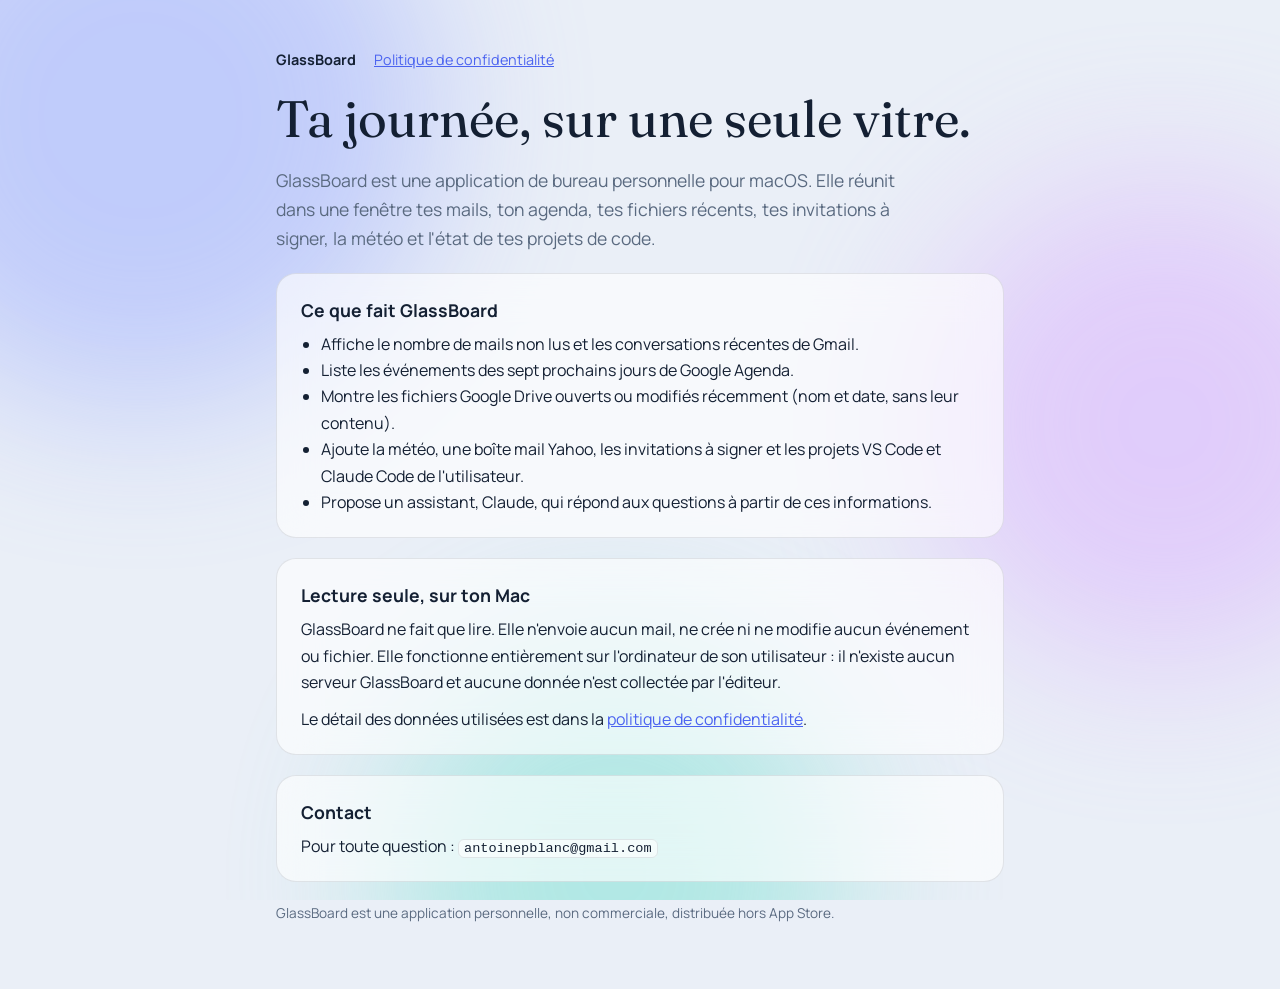
==== index.html @ dbe47634 "Pages d'accueil et de confidentialité de GlassBoard Co-Authored-By: Claude Opus 5.5 <noreply@anthrop" ====
<!doctype html>
<html lang="fr">
<head>
<meta charset="utf-8">
<meta name="viewport" content="width=device-width, initial-scale=1">
<title>GlassBoard</title>
<meta name="description" content="GlassBoard, tableau de bord personnel pour macOS : mails, agenda, Drive, signatures, météo et projets réunis en une fenêtre.">
<link rel="preconnect" href="https://fonts.googleapis.com">
<link rel="preconnect" href="https://fonts.gstatic.com" crossorigin>
<link rel="stylesheet" href="https://fonts.googleapis.com/css2?family=Fraunces:opsz,wght@9..144,400&family=Manrope:wght@400;600&display=swap">
<link rel="stylesheet" href="style.css">
</head>
<body>
<div class="blobs" aria-hidden="true"><span></span><span></span><span></span></div>
<main>
  <nav><strong>GlassBoard</strong><a href="privacy.html">Politique de confidentialité</a></nav>

  <h1>Ta journée, sur une seule vitre.</h1>
  <p class="lead">GlassBoard est une application de bureau personnelle pour macOS. Elle réunit dans une fenêtre tes mails, ton agenda, tes fichiers récents, tes invitations à signer, la météo et l'état de tes projets de code.</p>

  <section class="card">
    <h2>Ce que fait GlassBoard</h2>
    <ul>
      <li>Affiche le nombre de mails non lus et les conversations récentes de Gmail.</li>
      <li>Liste les événements des sept prochains jours de Google Agenda.</li>
      <li>Montre les fichiers Google Drive ouverts ou modifiés récemment (nom et date, sans leur contenu).</li>
      <li>Ajoute la météo, une boîte mail Yahoo, les invitations à signer et les projets VS Code et Claude Code de l'utilisateur.</li>
      <li>Propose un assistant, Claude, qui répond aux questions à partir de ces informations.</li>
    </ul>
  </section>

  <section class="card">
    <h2>Lecture seule, sur ton Mac</h2>
    <p>GlassBoard ne fait que lire. Elle n'envoie aucun mail, ne crée ni ne modifie aucun événement ou fichier. Elle fonctionne entièrement sur l'ordinateur de son utilisateur : il n'existe aucun serveur GlassBoard et aucune donnée n'est collectée par l'éditeur.</p>
    <p>Le détail des données utilisées est dans la <a href="privacy.html">politique de confidentialité</a>.</p>
  </section>

  <section class="card">
    <h2>Contact</h2>
    <p>Pour toute question : <code>antoinepblanc@gmail.com</code></p>
  </section>

  <footer>GlassBoard est une application personnelle, non commerciale, distribuée hors App Store.</footer>
</main>
</body>
</html>
---- style.css ----
:root {
  --bg: #eaeff7; --fg: #142033; --muted: #5a6a80; --glass: rgba(255, 255, 255, .62);
  --edge: rgba(20, 32, 51, .1); --accent: #4b63f0;
  --blob-a: #8fa2ff; --blob-b: #d6a4ff; --blob-c: #6fe0cf;
}
@media (prefers-color-scheme: dark) {
  :root { --bg: #0a0f1d; --fg: #e8eefc; --muted: #94a2bd; --glass: rgba(24, 33, 58, .6); --edge: rgba(255, 255, 255, .1); --accent: #8fa2ff; --blob-a: #3b4fd8; --blob-b: #7a3fc4; --blob-c: #138f86; color-scheme: dark; }
}
* { box-sizing: border-box; }
body { margin: 0; background: var(--bg); color: var(--fg); font: 16px/1.65 "Manrope", system-ui, sans-serif; }
.blobs { position: fixed; inset: 0; z-index: -1; overflow: hidden; pointer-events: none; }
.blobs span { position: absolute; border-radius: 50%; filter: blur(80px); opacity: .45; }
.blobs span:nth-child(1) { width: 46vmax; height: 46vmax; left: -12vmax; top: -14vmax; background: var(--blob-a); }
.blobs span:nth-child(2) { width: 38vmax; height: 38vmax; right: -10vmax; top: 20vh; background: var(--blob-b); }
.blobs span:nth-child(3) { width: 36vmax; height: 36vmax; left: 30vw; bottom: -16vmax; background: var(--blob-c); }
main { max-width: 760px; margin: 0 auto; padding: 48px max(16px, env(safe-area-inset-left)) 64px; display: grid; gap: 20px; }
nav { display: flex; gap: 18px; font-size: .9rem; }
a { color: var(--accent); }
h1 { margin: 0; font: 400 clamp(2.2rem, 6vw, 3.2rem)/1.05 "Fraunces", Georgia, serif; text-wrap: balance; }
h2 { margin: 0 0 6px; font-size: 1.1rem; }
.lead { margin: 0; font-size: 1.1rem; color: var(--muted); max-width: 60ch; }
.card { padding: 22px 24px; border-radius: 20px; background: var(--glass); border: 1px solid var(--edge); -webkit-backdrop-filter: blur(20px); backdrop-filter: blur(20px); }
.card p, .card ul { margin: 0 0 10px; } .card > :last-child { margin-bottom: 0; }
ul { padding-left: 20px; }
code { font: .85em ui-monospace, Menlo, monospace; padding: 1px 5px; border-radius: 6px; background: var(--glass); border: 1px solid var(--edge); overflow-wrap: anywhere; }
.meta { font-size: .85rem; color: var(--muted); }
footer { font-size: .85rem; color: var(--muted); }
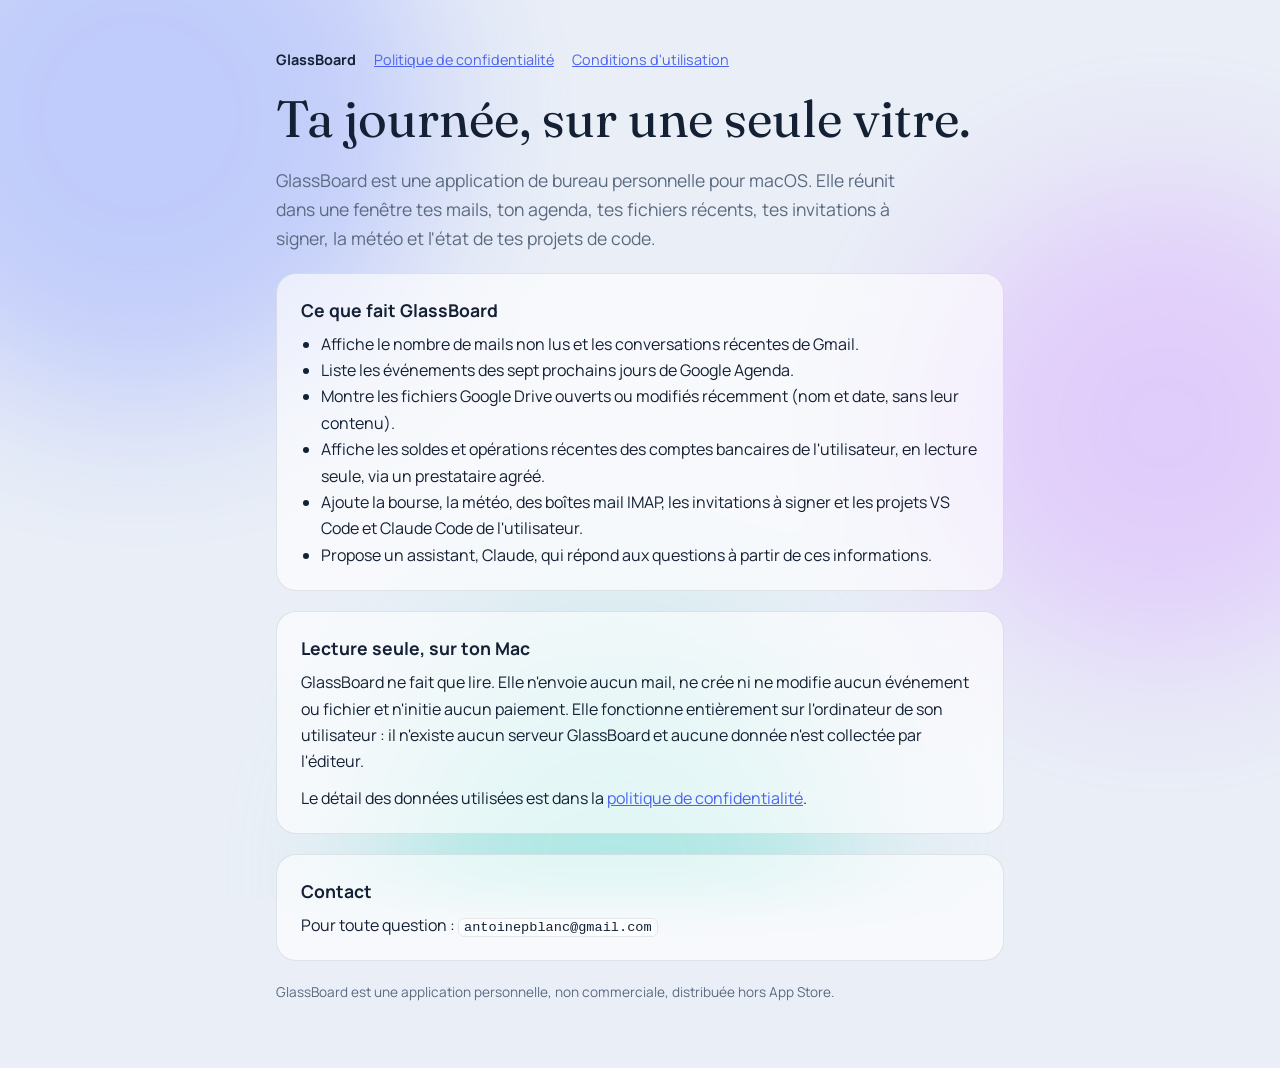
==== commit f5d6b690: "Conditions d'utilisation et données bancaires dans la politique de confidentialité Co-Authored-By: C" ====
--- a/index.html
+++ b/index.html
@@ -13,7 +13,7 @@
 <body>
 <div class="blobs" aria-hidden="true"><span></span><span></span><span></span></div>
 <main>
-  <nav><strong>GlassBoard</strong><a href="privacy.html">Politique de confidentialité</a></nav>
+  <nav><strong>GlassBoard</strong><a href="privacy.html">Politique de confidentialité</a><a href="terms.html">Conditions d'utilisation</a></nav>
 
   <h1>Ta journée, sur une seule vitre.</h1>
   <p class="lead">GlassBoard est une application de bureau personnelle pour macOS. Elle réunit dans une fenêtre tes mails, ton agenda, tes fichiers récents, tes invitations à signer, la météo et l'état de tes projets de code.</p>
@@ -24,14 +24,15 @@
       <li>Affiche le nombre de mails non lus et les conversations récentes de Gmail.</li>
       <li>Liste les événements des sept prochains jours de Google Agenda.</li>
       <li>Montre les fichiers Google Drive ouverts ou modifiés récemment (nom et date, sans leur contenu).</li>
-      <li>Ajoute la météo, une boîte mail Yahoo, les invitations à signer et les projets VS Code et Claude Code de l'utilisateur.</li>
+      <li>Affiche les soldes et opérations récentes des comptes bancaires de l'utilisateur, en lecture seule, via un prestataire agréé.</li>
+      <li>Ajoute la bourse, la météo, des boîtes mail IMAP, les invitations à signer et les projets VS Code et Claude Code de l'utilisateur.</li>
       <li>Propose un assistant, Claude, qui répond aux questions à partir de ces informations.</li>
     </ul>
   </section>
 
   <section class="card">
     <h2>Lecture seule, sur ton Mac</h2>
-    <p>GlassBoard ne fait que lire. Elle n'envoie aucun mail, ne crée ni ne modifie aucun événement ou fichier. Elle fonctionne entièrement sur l'ordinateur de son utilisateur : il n'existe aucun serveur GlassBoard et aucune donnée n'est collectée par l'éditeur.</p>
+    <p>GlassBoard ne fait que lire. Elle n'envoie aucun mail, ne crée ni ne modifie aucun événement ou fichier et n'initie aucun paiement. Elle fonctionne entièrement sur l'ordinateur de son utilisateur : il n'existe aucun serveur GlassBoard et aucune donnée n'est collectée par l'éditeur.</p>
     <p>Le détail des données utilisées est dans la <a href="privacy.html">politique de confidentialité</a>.</p>
   </section>
 
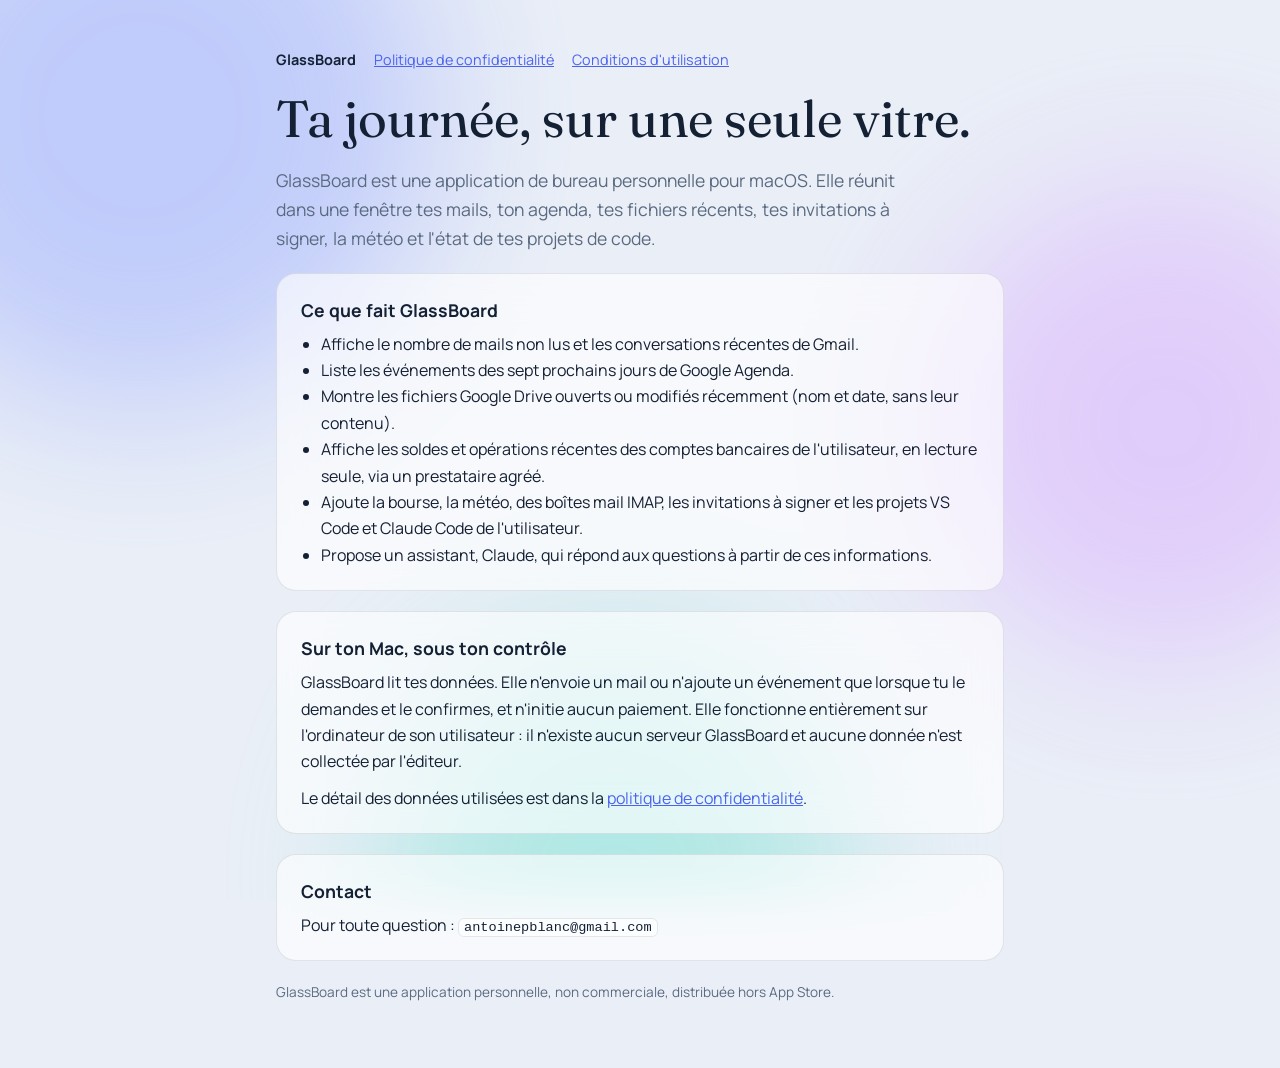
==== commit c225bc75: "Confidentialité : envoi de réponses, ajout d'événements, verrou et cache chiffré Co-Authored-By: Cla" ====
--- a/index.html
+++ b/index.html
@@ -15,6 +15,13 @@
 <main>
   <nav><strong>GlassBoard</strong><a href="privacy.html">Politique de confidentialité</a><a href="terms.html">Conditions d'utilisation</a></nav>
 
+  <section class="card" id="authcode" hidden>
+    <h2>Autorisation bancaire reçue</h2>
+    <p>Copie ce code et colle-le dans GlassBoard, onglet Banque :</p>
+    <p><code id="code">—</code> <button id="copy" type="button" style="font: inherit; padding: 6px 12px; border-radius: 999px; border: 1px solid var(--edge); background: var(--glass); color: inherit; cursor: pointer">Copier</button></p>
+    <p class="meta">Code à usage unique, valable quelques minutes. Il n'est enregistré nulle part.</p>
+  </section>
+
   <h1>Ta journée, sur une seule vitre.</h1>
   <p class="lead">GlassBoard est une application de bureau personnelle pour macOS. Elle réunit dans une fenêtre tes mails, ton agenda, tes fichiers récents, tes invitations à signer, la météo et l'état de tes projets de code.</p>
 
@@ -31,8 +38,8 @@
   </section>
 
   <section class="card">
-    <h2>Lecture seule, sur ton Mac</h2>
-    <p>GlassBoard ne fait que lire. Elle n'envoie aucun mail, ne crée ni ne modifie aucun événement ou fichier et n'initie aucun paiement. Elle fonctionne entièrement sur l'ordinateur de son utilisateur : il n'existe aucun serveur GlassBoard et aucune donnée n'est collectée par l'éditeur.</p>
+    <h2>Sur ton Mac, sous ton contrôle</h2>
+    <p>GlassBoard lit tes données. Elle n'envoie un mail ou n'ajoute un événement que lorsque tu le demandes et le confirmes, et n'initie aucun paiement. Elle fonctionne entièrement sur l'ordinateur de son utilisateur : il n'existe aucun serveur GlassBoard et aucune donnée n'est collectée par l'éditeur.</p>
     <p>Le détail des données utilisées est dans la <a href="privacy.html">politique de confidentialité</a>.</p>
   </section>
 
@@ -43,5 +50,15 @@
 
   <footer>GlassBoard est une application personnelle, non commerciale, distribuée hors App Store.</footer>
 </main>
+<script>
+  const q = new URLSearchParams(location.search);
+  if (q.get('code') || q.get('error')) {
+    const box = document.getElementById('authcode'); box.hidden = false;
+    if (q.get('error')) box.querySelector('p').textContent = 'La banque a refusé : ' + (q.get('error_description') || q.get('error')) + '. Relance la connexion depuis GlassBoard.';
+    document.getElementById('code').textContent = q.get('code') || '—';
+    document.getElementById('copy').addEventListener('click', (e) => navigator.clipboard.writeText(q.get('code') || '').then(() => (e.target.textContent = 'Copié')));
+    history.replaceState(null, '', location.pathname);
+  }
+</script>
 </body>
 </html>
--- a/style.css
+++ b/style.css
@@ -25,3 +25,4 @@
 code { font: .85em ui-monospace, Menlo, monospace; padding: 1px 5px; border-radius: 6px; background: var(--glass); border: 1px solid var(--edge); overflow-wrap: anywhere; }
 .meta { font-size: .85rem; color: var(--muted); }
 footer { font-size: .85rem; color: var(--muted); }
+[hidden] { display: none !important; }
